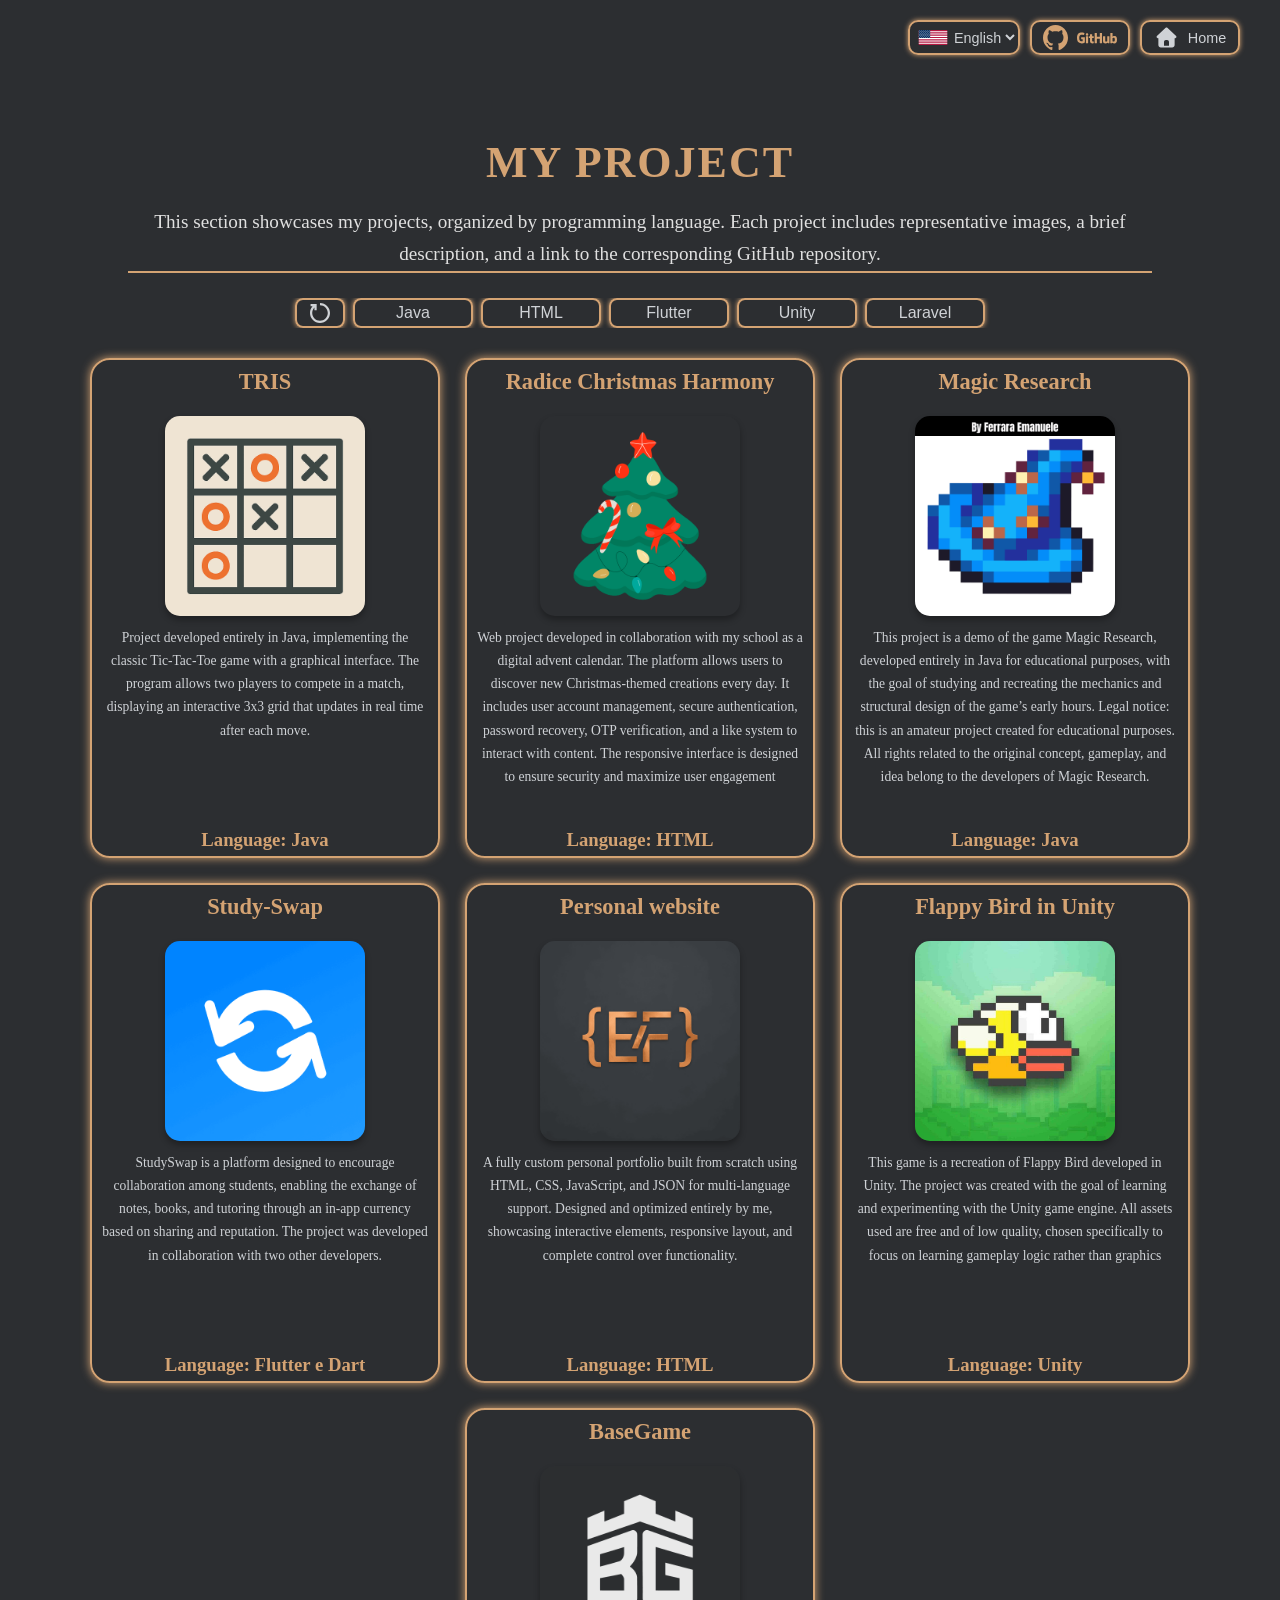
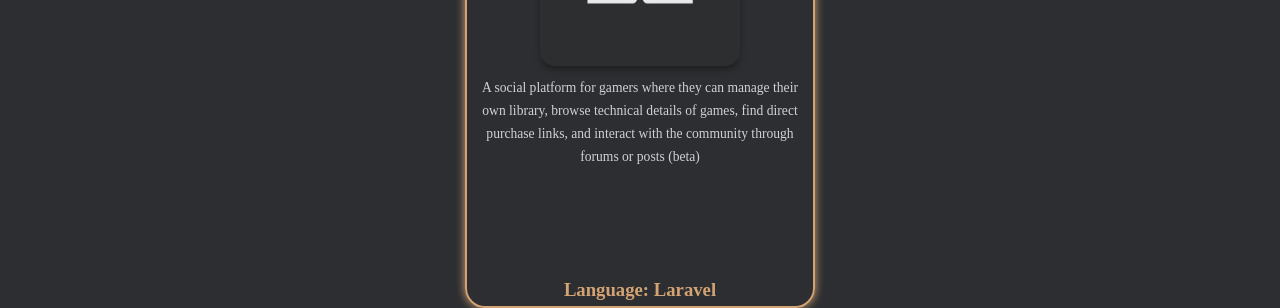
==== project.html @ c7270b38 "update project" ====
<!DOCTYPE html>
<html>
    <head>
        <title data-key="title.title_project"></title>
        <meta name="viewport" content="width=device-width, initial-scale=0.90">
        <link rel="icon" href="storage/icon.png">
        <link rel="preconnect" href="https://fonts.googleapis.com">
        <link rel="preconnect" href="https://fonts.gstatic.com" crossorigin>
        <link href="https://fonts.googleapis.com/css2?family=Playfair+Display:wght@400;700&family=Roboto:wght@300;400;700&display=swap" rel="stylesheet">
        <link rel="stylesheet" href="style/style.css">
        <link rel="prefetch" href="index.html">
    </head>
    <body>
        <section class="navBar">
            <div class="changel">
                <select id="switchLanguages">
                    <option value="it">Italiano</option>
                    <option value="en">English</option>
                </select>
            </div>
            <div class="nav_button">
                <a href="https://github.com/Nyx55226">
                    <button class="button github">
                        <svg viewBox="0 0 20 20" version="1.1" height='25px' xmlns="http://www.w3.org/2000/svg">
                                <g stroke="none" stroke-width="1"  fill-rule="evenodd">
                                    <g transform="translate(-140.000000, -7559.000000)"> <g transform="translate(56.000000, 160.000000)">
                                            <path d="M94,7399 C99.523,7399 104,7403.59 104,7409.253 C104,7413.782 101.138,7417.624 97.167,7418.981 C96.66,7419.082 96.48,7418.762 96.48,7418.489 C96.48,7418.151 96.492,7417.047 96.492,7415.675 C96.492,7414.719 96.172,7414.095 95.813,7413.777 C98.04,7413.523 100.38,7412.656 100.38,7408.718 C100.38,7407.598 99.992,7406.684 99.35,7405.966 C99.454,7405.707 99.797,7404.664 99.252,7403.252 C99.252,7403.252 98.414,7402.977 96.505,7404.303 C95.706,7404.076 94.85,7403.962 94,7403.958 C93.15,7403.962 92.295,7404.076 91.497,7404.303 C89.586,7402.977 88.746,7403.252 88.746,7403.252 C88.203,7404.664 88.546,7405.707 88.649,7405.966 C88.01,7406.684 87.619,7407.598 87.619,7408.718 C87.619,7412.646 89.954,7413.526 92.175,7413.785 C91.889,7414.041 91.63,7414.493 91.54,7415.156 C90.97,7415.418 89.522,7415.871 88.63,7414.304 C88.63,7414.304 88.101,7413.319 87.097,7413.247 C87.097,7413.247 86.122,7413.234 87.029,7413.87 C87.029,7413.87 87.684,7414.185 88.139,7415.37 C88.139,7415.37 88.726,7417.2 91.508,7416.58 C91.513,7417.437 91.522,7418.245 91.522,7418.489 C91.522,7418.76 91.338,7419.077 90.839,7418.982 C86.865,7417.627 84,7413.783 84,7409.253 C84,7403.59 88.478,7399 94,7399"></path>
                                        </g>
                                    </g>
                                </g>
                            </svg>
                        <svg viewBox="0 -186.5 512 512" version="1.1" height='40px' xmlns="http://www.w3.org/2000/svg">
                                <g> 
                                    <path d="M98.6961598,59.3124474 L55.6354962,59.3124474 C54.5247282,59.3124474 53.623096,60.2151464 53.623096,61.3259144 L53.623096,82.3792882 C53.623096,83.4900562 54.5247282,84.3938224 55.6354962,84.3938224 L72.4335936,84.3938224 L72.4335936,110.550753 C72.4335936,110.550753 68.6616775,111.836513 58.2336902,111.836513 C45.930948,111.836513 28.744455,107.341157 28.744455,69.5494382 C28.744455,31.7491835 46.6405165,26.7758029 63.4418154,26.7758029 C77.9852995,26.7758029 84.2508415,29.336651 88.2372288,30.5701264 C89.4899103,30.9542537 90.648694,29.706907 90.648694,28.5950722 L95.4524188,8.25340062 C95.4524188,7.73376182 95.2763603,7.10742103 94.6830971,6.68167999 C93.0644278,5.52716422 83.1870225,-1.42108547e-14 58.2336902,-1.42108547e-14 C29.487101,-1.42108547e-14 0,12.2301846 0,71.022993 C0,129.817935 33.7605165,138.579238 62.2094068,138.579238 C85.7649432,138.579238 100.054476,128.51297 100.054476,128.51297 C100.643471,128.187529 100.707493,127.364856 100.707493,126.987131 L100.707493,61.3259144 C100.707493,60.2151464 99.8069278,59.3124474 98.6961598,59.3124474 Z M320.495497,7.35923776 C320.495497,6.23886664 319.607737,5.33510059 318.496969,5.33510059 L294.251072,5.33510059 C293.143503,5.33510059 292.24294,6.23886664 292.24294,7.35923776 C292.24294,7.36457288 292.24934,54.215292 292.24934,54.215292 L254.456556,54.215292 L254.456556,7.35923776 C254.456556,6.23886664 253.564526,5.33510059 252.455893,5.33510059 L228.211061,5.33510059 C227.107764,5.33510059 226.208265,6.23886664 226.208265,7.35923776 L226.208265,134.231131 C226.208265,135.350435 227.107764,136.26167 228.211061,136.26167 L252.455893,136.26167 C253.564526,136.26167 254.456556,135.350435 254.456556,134.231131 L254.456556,79.9635547 L292.24934,79.9635547 C292.24934,79.9635547 292.183187,134.226863 292.183187,134.231131 C292.183187,135.350435 293.082684,136.26167 294.191317,136.26167 L318.494835,136.26167 C319.605604,136.26167 320.493364,135.350435 320.495497,134.231131 L320.495497,7.35923776 Z M144.371023,24.3216565 C144.371023,15.591298 137.371371,8.53616094 128.735977,8.53616094 C120.10912,8.53616094 113.104133,15.591298 113.104133,24.3216565 C113.104133,33.042412 120.10912,40.1167554 128.735977,40.1167554 C137.371371,40.1167554 144.371023,33.042412 144.371023,24.3216565 Z M142.447186,107.534288 L142.447186,48.9698214 C142.447186,47.8579864 141.549822,46.9488852 140.441188,46.9488852 L116.272115,46.9488852 C115.163481,46.9488852 114.171153,48.0927309 114.171153,49.2045657 L114.171153,133.109693 C114.171153,135.575576 115.707662,136.308619 117.696587,136.308619 L139.472334,136.308619 C141.861392,136.308619 142.447186,135.135964 142.447186,133.070213 L142.447186,107.534288 Z M413.161929,46.9488852 L389.10169,46.9488852 C387.998389,46.9488852 387.099963,47.8579864 387.099963,48.9772906 L387.099963,111.186697 C387.099963,111.186697 380.988068,115.658579 372.312128,115.658579 C363.637256,115.658579 361.334627,111.722341 361.334627,103.227794 L361.334627,48.9772906 C361.334627,47.8579864 360.43833,46.9488852 359.333962,46.9488852 L334.915206,46.9488852 C333.812978,46.9488852 332.910277,47.8579864 332.910277,48.9772906 L332.910277,107.335822 C332.910277,132.566579 346.972537,138.739291 366.317608,138.739291 C382.1874,138.739291 394.983106,129.971587 394.983106,129.971587 C394.983106,129.971587 395.592374,134.591784 395.867664,135.140232 C396.144024,135.686546 396.862125,136.238196 397.63785,136.238196 L413.172597,136.169906 C414.274829,136.169906 415.177528,135.258671 415.177528,134.144702 L415.170059,48.9772906 C415.170059,47.8579864 414.27056,46.9488852 413.161929,46.9488852 Z M468.596822,115.706595 C460.251661,115.452644 454.591116,111.665789 454.591116,111.665789 L454.591116,71.4882139 C454.591116,71.4882139 460.175898,68.0652134 467.027235,67.4527437 C475.691441,66.6770202 484.039804,69.2944203 484.039804,89.9626002 C484.039804,111.757553 480.272156,116.058711 468.596822,115.706595 Z M478.086899,44.2237159 C464.421573,44.2237159 455.12676,50.3206689 455.12676,50.3206689 L455.12676,7.35923776 C455.12676,6.23886664 454.231532,5.33510059 453.126097,5.33510059 L428.811913,5.33510059 C427.706479,5.33510059 426.808048,6.23886664 426.808048,7.35923776 L426.808048,134.231131 C426.808048,135.350435 427.706479,136.26167 428.815112,136.26167 L445.684702,136.26167 C446.444417,136.26167 447.019542,135.870074 447.444215,135.18398 C447.863555,134.502154 448.468557,129.334575 448.468557,129.334575 C448.468557,129.334575 458.41105,138.756363 477.232216,138.756363 C499.328069,138.756363 512,127.548384 512,88.4410293 C512,49.3336752 491.761829,44.2237159 478.086899,44.2237159 Z M212.229235,46.731213 L194.041876,46.731213 C194.041876,46.731213 194.014134,22.7093892 194.014134,22.704054 C194.014134,21.7949529 193.545712,21.3404024 192.494697,21.3404024 L167.709954,21.3404024 C166.746435,21.3404024 166.22893,21.7640094 166.22893,22.6901829 L166.22893,47.5197408 C166.22893,47.5197408 153.808816,50.5180675 152.969071,50.760281 C152.132527,51.0024947 151.516857,51.77395 151.516857,52.6937215 L151.516857,68.2967567 C151.516857,69.4192619 152.413154,70.3240948 153.521788,70.3240948 L166.22893,70.3240948 L166.22893,107.859729 C166.22893,135.739897 185.785275,138.478938 198.98218,138.478938 C205.011911,138.478938 212.224966,136.542296 213.41576,136.102684 C214.135999,135.838063 214.554271,135.092216 214.554271,134.283415 L214.574544,117.119329 C214.574544,116.000025 213.629165,115.094125 212.564279,115.094125 C211.504728,115.094125 208.79343,115.525201 206.002106,115.525201 C197.069013,115.525201 194.041876,111.371292 194.041876,105.994577 C194.041876,100.622131 194.04081,70.3240948 194.04081,70.3240948 L212.229235,70.3240948 C213.337868,70.3240948 214.235233,69.4192619 214.235233,68.2967567 L214.235233,48.7532162 C214.235233,47.633912 213.337868,46.731213 212.229235,46.731213 Z"></path>
                                </g>
                            </svg>
                    </button>
                </a>

                <a href="index.html">
                    <button class="button">
                        <svg xmlns="http://www.w3.org/2000/svg" viewBox="0 0 640 640" height="25">
                            <path fill="rgb(207, 210, 214)" d="M341.8 72.6C329.5 61.2 310.5 61.2 298.3 72.6L74.3 280.6C64.7 289.6 61.5 303.5 66.3 315.7C71.1 327.9 82.8 336 96 336L112 336L112 512C112 547.3 140.7 576 176 576L464 576C499.3 576 528 547.3 528 512L528 336L544 336C557.2 336 569 327.9 573.8 315.7C578.6 303.5 575.4 289.5 565.8 280.6L341.8 72.6zM304 384L336 384C362.5 384 384 405.5 384 432L384 528L256 528L256 432C256 405.5 277.5 384 304 384z"/>
                        </svg>
                        <span>Home</span>
                    </button>
                </a>

            </div>
        </section>
        <main>
            <section class="section-title">
                <h2 data-key="project_2"></h2>
                <h3 data-key="descProject"></h3>
            </section>
            <section class="projects-section">
                <div class="btn-projects">
                    <button class="filter-btn" id="btn_reset">
                        <svg fill="#cfd2d6" viewBox="0 0 1920 1920" xmlns="http://www.w3.org/2000/svg"  width="20" height="20"><g id="SVGRepo_bgCarrier"  stroke-width="0"></g><g id="SVGRepo_tracerCarrier" stroke-linecap="round" stroke-linejoin="round"></g><g id="SVGRepo_iconCarrier"> <path d="M960 0v213.333c411.627 0 746.667 334.934 746.667 746.667S1371.627 1706.667 960 1706.667 213.333 1371.733 213.333 960c0-197.013 78.4-382.507 213.334-520.747v254.08H640V106.667H53.333V320h191.04C88.64 494.08 0 720.96 0 960c0 529.28 430.613 960 960 960s960-430.72 960-960S1489.387 0 960 0" fill-rule="evenodd"></path> </g></svg>
                    </button>
                    <button class="filter-btn" data-btn="java">
                        <span>Java</span>
                    </button>
                    <button class="filter-btn" data-btn="html">
                        <span>HTML</span>
                    </button>
                    <button class="filter-btn" data-btn="flutter">
                        <span>Flutter</span>
                    </button>
                    <button class="filter-btn" data-btn="unity">
                        <span>Unity</span>
                    </button>
                    <button class="filter-btn" data-btn="laravel">
                        <span>Laravel</span>
                    </button>
                </div>


                <!-- PROGETTI -->
                <div class="projects-container">
                    <div class="project" data-project="java">
                        <h4>TRIS</h4>
                        <img src="storage/lavori/tris.png">
                        <p data-key="projectJobs.tris"></p>
                        <h3><span data-key="LanguageUsed"></span>Java</h3>
                    </div>
                    <div class="project" data-project="html">
                        <h4>Radice Christmas Harmony</h4>
                        <img src="storage/lavori/rch.png">
                        <p data-key="projectJobs.radice"></p>
                        <h3><span data-key="LanguageUsed"></span>HTML</h3>
                    </div>
                    <div class="project" data-project="java">
                        <h4>Magic Research</h4>
                        <img src="storage/lavori/magical_research.png">
                        <p data-key="projectJobs.MagicalR"></p>
                        <h3><span data-key="LanguageUsed"></span>Java</h3>
                    </div>
                    <div class="project" data-project="flutter">
                        <h4>Study-Swap</h4>
                        <img src="storage/lavori/study_swap.png">
                        <p data-key="projectJobs.study_swap"></p>
                        <h3><span data-key="LanguageUsed"></span>Flutter e Dart</h3>
                    </div>
                    <div class="project" data-project="html">
                        <h4>Personal website</h4>
                        <img src="storage/icon.png">
                        <p data-key="projectJobs.portafolio"></p>
                        <h3><span data-key="LanguageUsed"></span>HTML</h3>
                    </div>
                    <div class="project" data-project="unity">
                        <h4>Flappy Bird in Unity</h4>
                        <img src="storage/lavori/flappy_bird.png">
                        <p data-key="projectJobs.flappyBird"></p>
                        <h3><span data-key="LanguageUsed"></span>Unity</h3> 
                    </div>
                    <div class="project" data-project="laravel">
                        <h4>BaseGame</h4>
                        <img src="storage/lavori/base_game.png">
                        <p data-key="projectJobs.basegame"></p>
                        <h3><span data-key="LanguageUsed"></span>Laravel</h3>
                    </div>
                </div>
            </section>
        </main>
    </body>
    <script src="js/utils.js"></script>
    <script src="js/project.js"></script>
</html>
---- style/style.css ----
:root {
    --bg-industrial: #2c2e31;
    --accent-copper: #d4a373;
    --accent-silver: #e0e0e0;
    --text-silver: #cfd2d6;
    --text-dim: #9ca3af;
    --shadow-dark: 10px 10px 30px #25272a;
    --shadow-light: -10px -10px 30px #333538;
    --bounce-curve: cubic-bezier(0.68, -0.55, 0.27, 1.55);
}
* {
    box-sizing: border-box;
    margin: 0;
    padding: 0;
}

body {
    background-color: var(--bg-industrial);
    color: var(--text-silver);
    line-height: 1.7;
    overflow-x: hidden;
    
}
main{
    animation: slideUp 0.5s ease-in;
}
@keyframes slideUp {
  from { 
    opacity: 0;
    transform: translateY(30px);
  }
  to { 
    opacity: 1;
    transform: translateY(0);
  }
}

/* --- HERO SECTION --- */
.hero-section {
    display: flex;
    flex-direction: column;
    align-items: center;
    justify-content: center;
    gap: 40px;
    padding: 60px 20px;
    text-align: center;
}
.navBar{
    margin-bottom: 40px;
}

/* --- CERCHIO CON EFFETTO SOLLEVAMENTO --- */
.profile-circle {
    width: 250px;
    height: 250px;
    border-radius: 50%;
    background: linear-gradient(145deg, #3a3d41, #282a2d);
    box-shadow: var(--shadow-dark), var(--shadow-light);
    display: flex;
    justify-content: center;
    align-items: center;
    flex-shrink: 0;
    overflow: hidden;
    transition: transform 0.5s var(--bounce-curve), box-shadow 0.5s ease;
}

.profile-circle img {
    width: 95%;
    height: 95%;
    border-radius: 50%;
    object-fit: cover;
    border: 2px solid var(--accent-copper);
    box-shadow: 0 0 10px var(--accent-copper);
    transition: transform 0.5s var(--bounce-curve);
}

.profile-circle:hover {
    transform: translateY(-20px);
    box-shadow: 15px 25px 50px #1e1f21, -10px -10px 30px #333538;
}

/* --- ABOUT ME --- */
.about-me {
    max-width: 100vh;
    text-align: center;
}

.about-me h2 {
    font-size: clamp(1.8rem, 8vw, 2.5rem);
    color: var(--accent-copper);
    text-transform: uppercase;
    letter-spacing: 2px;
    margin-bottom: 5px;
    white-space: normal; 
}

.about-me h3 {
    font-size: 1.1rem;
    color: var(--accent-silver);
    font-weight: 300;
    border-bottom: 2px solid var(--accent-copper);
    margin-bottom: 25px;
    display: inline-block;
}

.about-me p{
    max-width: calc(100%-2rem);
    overflow-wrap: break-word;
}

/* --- SEZIONE LINGUAGGI --- */
.skills-section {
    width: 100%;
    padding: 80px 20px;
    background-color: rgba(0, 0, 0, 0.1);
    text-align: center;
}

.skills-section h2 {
    color: var(--accent-copper);
    text-transform: uppercase;
    letter-spacing: 4px;
    margin-bottom: 50px;
    font-size: 1.5rem;
}

.tech-logos {
    display: flex;
    flex-wrap: wrap;
    justify-content: center;
    align-items: center;
    gap: 30px;
    max-width: 1200px;
    margin: 0 auto;
}

/* --- LOGHI CON EFFETTO SOLLEVAMENTO --- */
.logo-item {
    display: flex;
    flex-direction: column;
    align-items: center;
    width: 80x;
    transition: transform 0.5s var(--bounce-curve);
}

.logo-item svg {
    width: 100px;
    height: auto;
    object-fit: contain;
    filter: grayscale(1);
    opacity: 0.6;
    margin-bottom: 10px;
    transition: all 0.4s ease;
}

.logo-item:hover {
    transform: translateY(-15px) scale(1.1);
}

.logo-item:hover svg {
    filter: grayscale(0);
    opacity: 1;
}

.logo-item span {
    font-size: 0.80rem;
    font-weight: bold;
    color: var(--accent-copper);
}
/* --- Seletore lingua --- */
.changel {
    position: absolute;
    top: 20px;
    left: 15px;
    height: 35px;
}

.changel select {
    height: 100%; 
    padding-left: 40px; 
    background-repeat: no-repeat;
    background-position: 8px center;
    background-size: 30px 15px;
    border-radius: 10px;
    border: 2px solid var(--accent-copper);
    background-color: var(--bg-object);
    color: var(--text-silver);
    font-family: 'Montserrat', sans-serif;
    font-size: 0.9rem;
    cursor: pointer;
    outline: none;
    transition: all 0.5s ease;
    border-color: var(--accent-copper);
    box-shadow: 0 0 5px var(--accent-copper);
}
.changel option {
    background-color: #2c2e31;
    color: var(--text-silver);
}
/* --- button Page --- */

.nav_button{
    position: absolute;
    right: 15px;
    top: 20px;
    height: 100px;
    width: 100px;
    display: flex;
    flex-direction: column;
    gap: 10px;
}
.nav_button a{
    text-decoration: none;
}

.button{
    width: 100px;
    height: 35px;
    background-color: var(--bg-object);
    border: 2px solid var(--accent-copper);
    border-radius: 10px;
    color: var(--text-silver);
    display: flex;
    align-items: center;
    justify-content: center;
    gap: 9px;
    font-family: 'Montserrat', sans-serif;
    font-size: 0.9rem;
    cursor: pointer;
    transition: all 0.5s ease;
    box-shadow: 0 0 5px var(--accent-copper);
}
.github {
    fill: var(--accent-copper);
    
}

/* --- Page Project --- */
.section-title {
    display: flex;
    flex-direction: column;
    justify-content: center;  
    align-items: center;
    margin-top: 14vh;         
    text-align: center;
}
.section-title h2 {
    font-size:2.75rem;
    color: var(--accent-copper);
    text-transform: uppercase;
    letter-spacing: 2px;
    margin-bottom: 5px;
}

.section-title h3 {
    font-size: clamp(1rem, 2vw, 1.2rem);
    color: var(--accent-silver);
    font-weight: 300;
    border-bottom: 2px solid var(--accent-copper);
    max-width: 80%;
    margin-bottom: 25px;
}

.projects-section {
  width: 100%;
  height: 30px;
}

/* --- RIGA BOTTONI SCROLLABILE --- */
.btn-projects {               
  display: flex;       
  gap: 8px;
  overflow-x: auto;
  max-width: 100%;   
  white-space: nowrap;
  -ms-overflow-style: none;   
  scrollbar-width: none;    
  justify-content: flex-start;
}

.btn-projects::-webkit-scrollbar {
  display: none;
}

.btn-projects .filter-btn {
  flex: 0 0 auto;      
  width: 120px;          
  height: 30px;
  background-color: var(--bg-object);
  border: none;
  border-radius: 8px;
  overflow: hidden;
  color: var(--text-silver);
  font-size: 1rem;
  display: flex;
  align-items: center;
  justify-content: center;
  cursor: pointer;
  transition: all 0.3s ease;
  box-shadow: inset 0 0 0 2px var(--accent-copper), 0 0 5px var(--accent-copper);
}

.btn-projects .filter-btn.active {
  background-color: var(--accent-copper);  
  color: var(--bg-industrial);            
  transform: translateY(-1px);
  box-shadow: inset 0 0 0 2px var(--accent-copper), 0 0 8px var(--accent-copper);
}

.btn-projects button:first-child {
  margin-left: 15px;
  height:30px;
  width: 50px;
}
.btn-projects button:last-child {
  margin-right: 15px;
}

/* --- PROGETTI --- */
.projects-container {
  display: flex;
  flex-wrap: wrap;           
  justify-content: center;    
  gap: 25px;                  
  margin-top: 30px;          
}

/* --- CARD PROGETTO --- */
.project {
  background-color: var(--bg-object);
  border: 2px solid var(--accent-copper);
  border-radius: 20px;
  width: 350px;               
  min-height: 500px;        
  display: flex;
  flex-direction: column;
  align-items: center;
  box-shadow: 0 0 10px var(--accent-copper);
  transition: transform 0.5s ease, box-shadow 0.3s ease;
}
.project:hover{
    box-shadow: 0 0 20px var(--accent-copper);
}

.project img {
  width: auto;
  height: 200px;
  border-radius: 15px;
  box-shadow: 0 4px 6px rgba(0, 0, 0, 0.3);
}

.project h4 {
  color: var(--accent-copper);
  font-size: 1.4rem;
  text-align: center;
  margin-top: 3px;
  margin-bottom: 15px;
}

.project h3{
    margin-top: auto;
    color: var(--accent-copper);
}

.project p {
  color: var(--text-silver);
  font-size: 0.85rem;
  text-align:center;
  margin: 10px 10px 0 10px;
}
.error{
    display: flex;
    position: absolute;
    top: 40%;
    left: 50%;
    justify-content: center;
    align-items: center;
    transform: translate(-50%, -50%);
    flex-direction: column;
}
.error h2{
    margin-bottom: 5px;
    font-size: 4rem;
    white-space:nowrap;
    color: var(--accent-copper);
}
.error h3{
    color: var(--text-silver);
    border-bottom: 2px solid var(--accent-copper);
    font-size: 1.5rem;
    white-space: nowrap;
}
.error button{
    background-color: var(--bg-industrial);
    border-radius: 7px;
    border: 2px solid var(--accent-copper);
    color:var(--text-silver);
    margin-top: 40px;
    width: 140px;
    height: 50px;
    padding: 0px 5px 0px 5px;
    transition: all 0.5s ease-in-out;
    cursor: pointer;
}
.error button:hover{
    background-color: var(--accent-copper);
    color: var(--bg-industrial);
}
.credits{
    text-align: center;
    margin-top: 15px;
    color: var(--accent-copper);
    opacity: 0.9;
}
.credits a{
    color: #e0e0e0;
    opacity: 0.9;
}
/* --- media --- */
@media (min-width: 871px) {
    .nav_button{
        right: 150px;
        top: 20px;
        height: 100px;
        width: 100px;
        display: flex;
        flex-direction: row;
        gap: 10px;
    }
    .hero-section {
        flex-direction: row;
        align-items: center;
        text-align: left;
        justify-content: flex-start;
        padding: 100px 200px;
        gap: 80px;
    }

    .profile-circle {
        width: 400px;
        height: 400px;
    }

    .about-me {
        text-align: left;
    }

    .about-me h2 {
        white-space: nowrap;
        font-size: 3.5rem;
    }

    .tech-logos {
        gap: 50px;
    }

    .logo-item {
        width: 125px;
    }

    .logo-item img {
        width: 100px;
        height: 100px;
    }
    .changel {
        left: auto;
        right: 260px;
    }
    .changel select:hover {
        transform: translateY(-5px) scale(1.1);
        background-color: #44464a;
    }

    .button:hover {
        transform: translateY(-5px) scale(1.1);
        background-color: #44464a;
    }
    .btn-projects button:first-child {
        margin-left: 0; 
    }
    
    .btn-projects button:last-child {
        margin-right: 0;
    }
    .btn-projects {
        justify-content: center;
    }
    .section-form button:hover{
        background-color: var(--accent-copper);
        color: var(--bg-industrial);
    }
    .credits{
        text-align: start;
    }
}
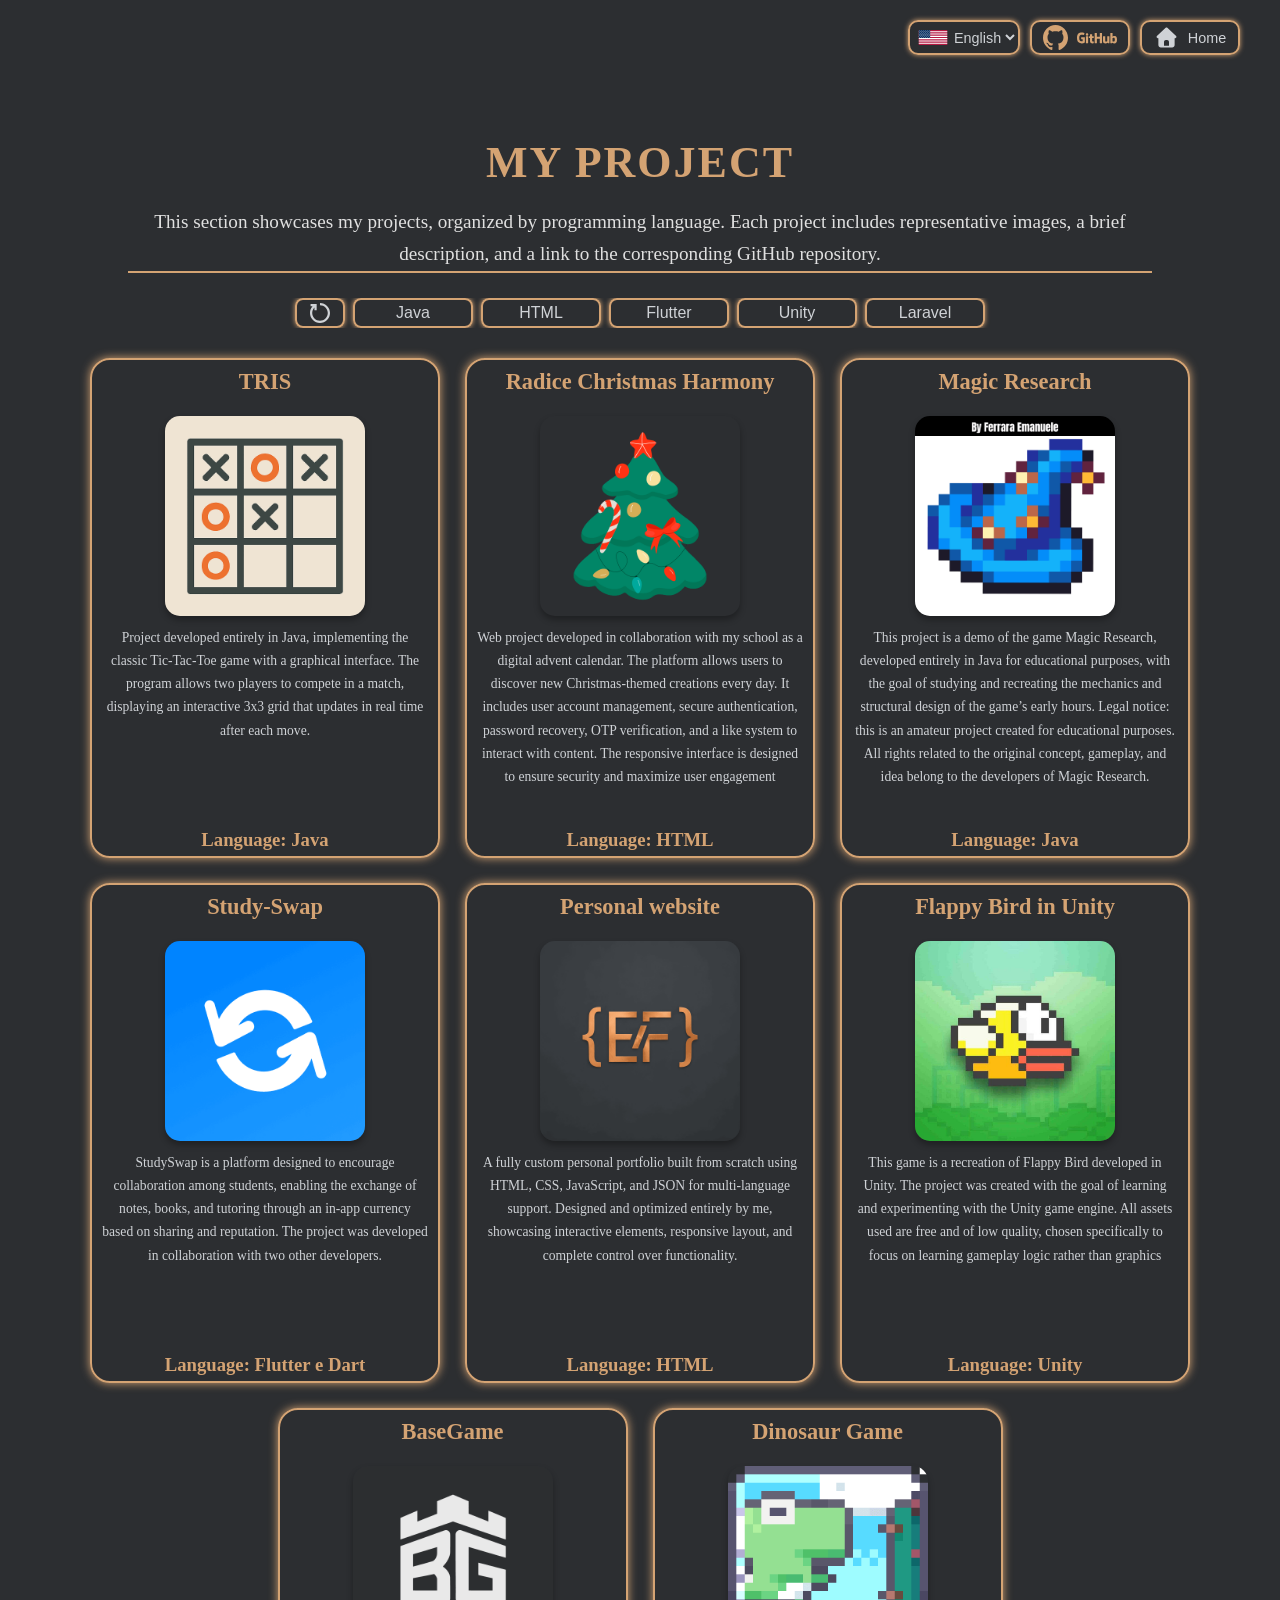
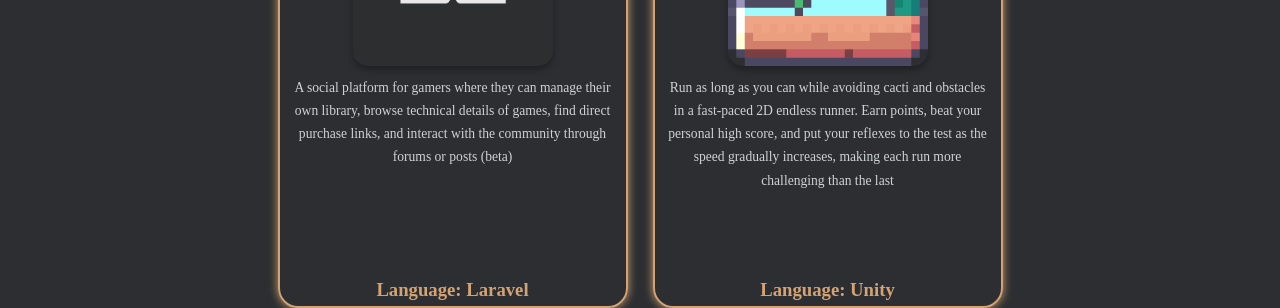
==== commit aed7f5c3: "add dino project" ====
--- a/project.html
+++ b/project.html
@@ -120,6 +120,12 @@
                         <p data-key="projectJobs.basegame"></p>
                         <h3><span data-key="LanguageUsed"></span>Laravel</h3>
                     </div>
+                    <div class="project" data-project="unity">
+                        <h4>Dinosaur Game</h4>
+                        <img src="storage/lavori/dinoGame.png">
+                        <p data-key="projectJobs.dino"></p>
+                        <h3><span data-key="LanguageUsed"></span>Unity</h3>
+                    </div>
                 </div>
             </section>
         </main>
--- a/style/style.css
+++ b/style/style.css
@@ -443,11 +443,12 @@
 
     .about-me {
         text-align: left;
+        width: 80%;
     }
 
     .about-me h2 {
-        white-space: nowrap;
-        font-size: 3.5rem;
+        font-size: clamp(2rem, 5vw, 3.5rem);
+        white-space: normal;
     }
 
     .tech-logos {
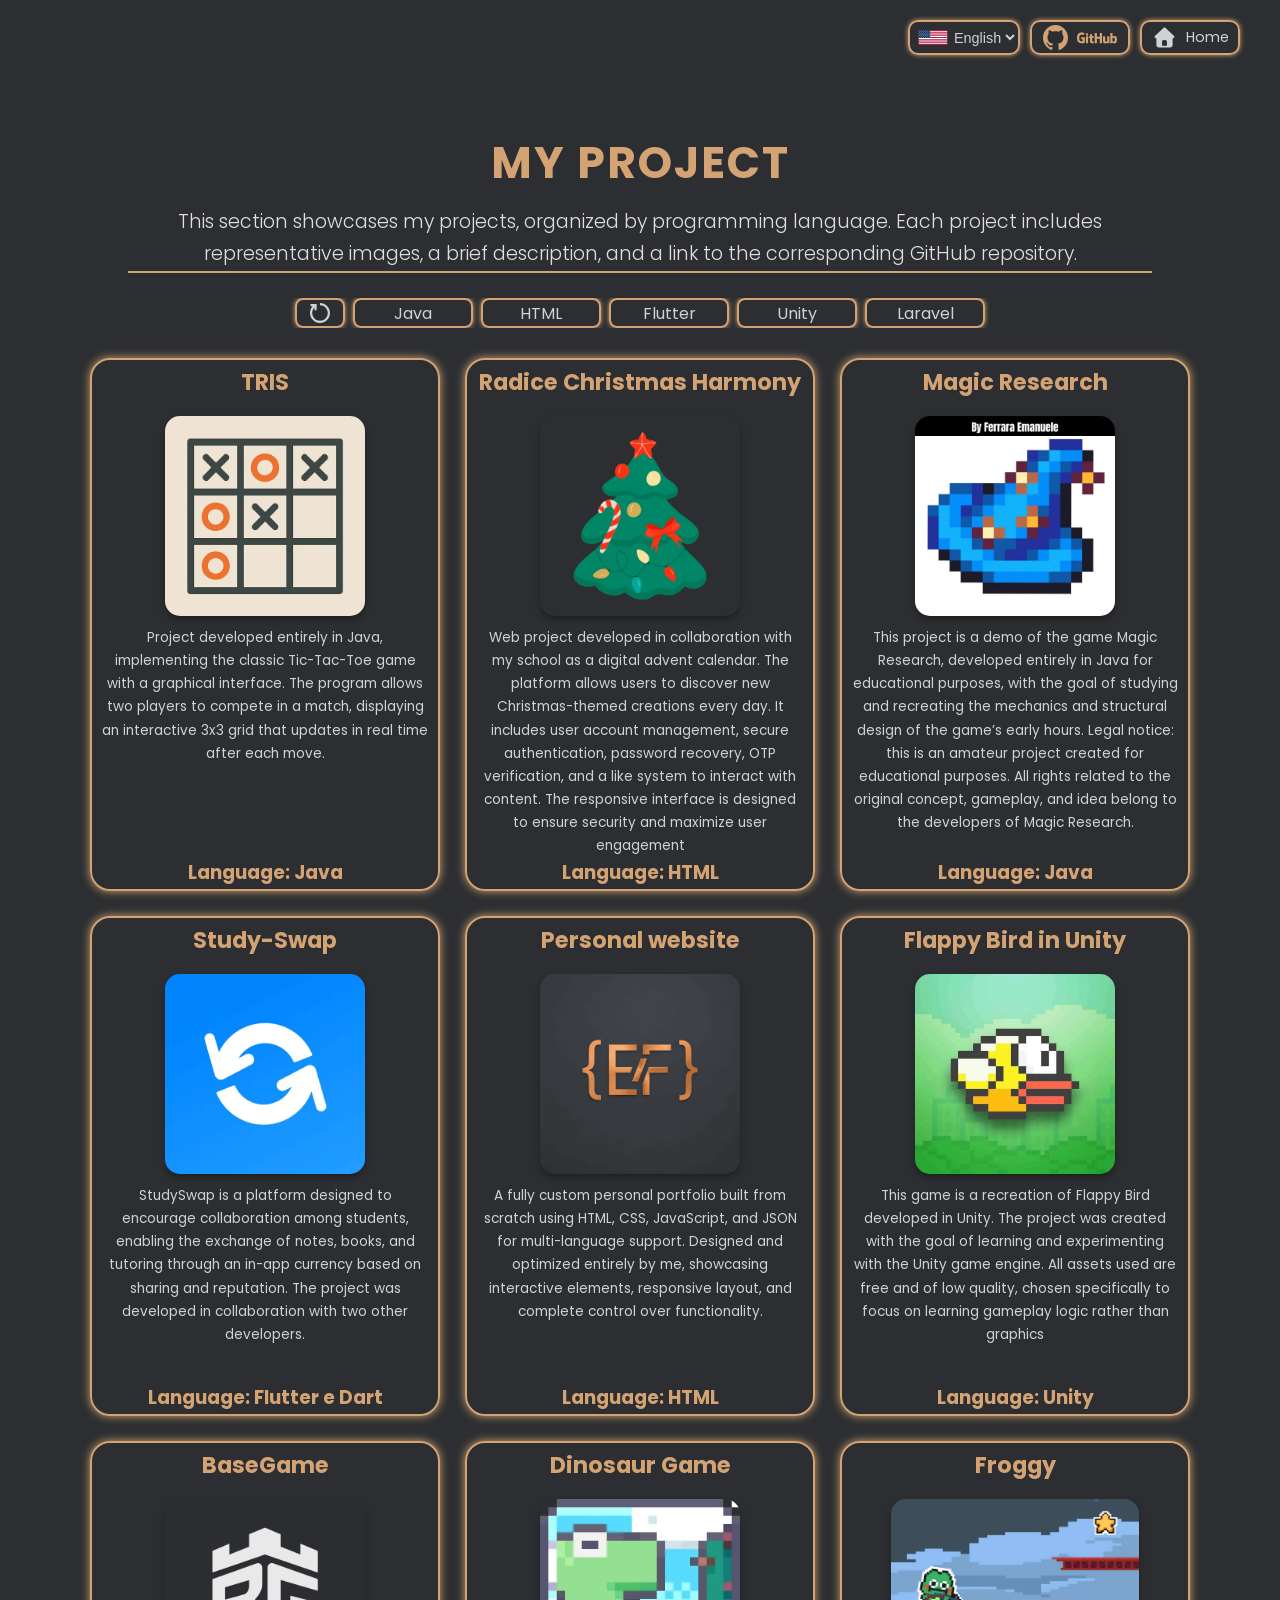
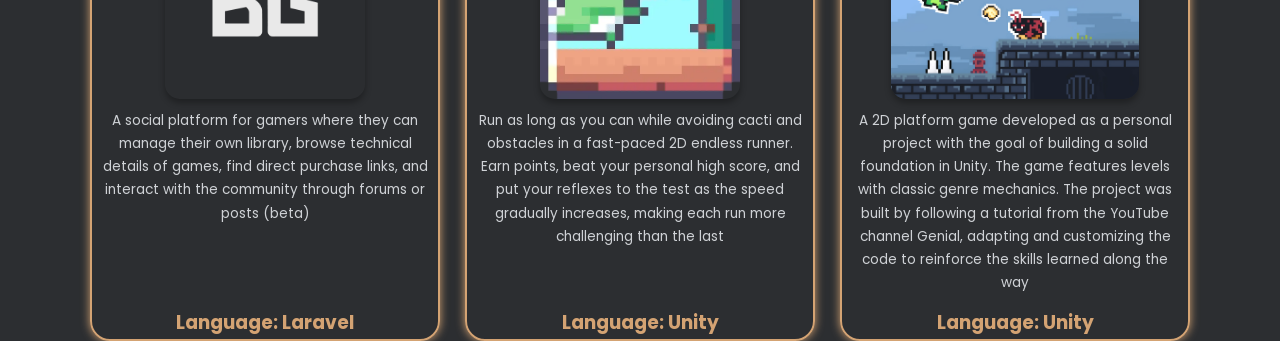
==== commit 14dc38d8: "add Froggy Project and add new fonts, footer" ====
--- a/project.html
+++ b/project.html
@@ -9,6 +9,9 @@
         <link href="https://fonts.googleapis.com/css2?family=Playfair+Display:wght@400;700&family=Roboto:wght@300;400;700&display=swap" rel="stylesheet">
         <link rel="stylesheet" href="style/style.css">
         <link rel="prefetch" href="index.html">
+        <link rel="preconnect" href="https://fonts.googleapis.com">
+        <link rel="preconnect" href="https://fonts.gstatic.com" crossorigin>
+        <link href="https://fonts.googleapis.com/css2?family=Poppins:wght@300;400;600;700&display=swap" rel="stylesheet">
     </head>
     <body>
         <section class="navBar">
@@ -80,25 +83,25 @@
                 <div class="projects-container">
                     <div class="project" data-project="java">
                         <h4>TRIS</h4>
-                        <img src="storage/lavori/tris.png">
+                        <img src="storage/lavori/tris.webp">
                         <p data-key="projectJobs.tris"></p>
                         <h3><span data-key="LanguageUsed"></span>Java</h3>
                     </div>
                     <div class="project" data-project="html">
                         <h4>Radice Christmas Harmony</h4>
-                        <img src="storage/lavori/rch.png">
+                        <img src="storage/lavori/rch.webp">
                         <p data-key="projectJobs.radice"></p>
                         <h3><span data-key="LanguageUsed"></span>HTML</h3>
                     </div>
                     <div class="project" data-project="java">
                         <h4>Magic Research</h4>
-                        <img src="storage/lavori/magical_research.png">
+                        <img src="storage/lavori/magical_research.webp">
                         <p data-key="projectJobs.MagicalR"></p>
                         <h3><span data-key="LanguageUsed"></span>Java</h3>
                     </div>
                     <div class="project" data-project="flutter">
                         <h4>Study-Swap</h4>
-                        <img src="storage/lavori/study_swap.png">
+                        <img src="storage/lavori/study_swap.webp">
                         <p data-key="projectJobs.study_swap"></p>
                         <h3><span data-key="LanguageUsed"></span>Flutter e Dart</h3>
                     </div>
@@ -110,20 +113,26 @@
                     </div>
                     <div class="project" data-project="unity">
                         <h4>Flappy Bird in Unity</h4>
-                        <img src="storage/lavori/flappy_bird.png">
+                        <img src="storage/lavori/flappy_bird.webp">
                         <p data-key="projectJobs.flappyBird"></p>
                         <h3><span data-key="LanguageUsed"></span>Unity</h3> 
                     </div>
                     <div class="project" data-project="laravel">
                         <h4>BaseGame</h4>
-                        <img src="storage/lavori/base_game.png">
+                        <img src="storage/lavori/base_game.webp">
                         <p data-key="projectJobs.basegame"></p>
                         <h3><span data-key="LanguageUsed"></span>Laravel</h3>
                     </div>
                     <div class="project" data-project="unity">
                         <h4>Dinosaur Game</h4>
-                        <img src="storage/lavori/dinoGame.png">
+                        <img src="storage/lavori/dinoGame.webp">
                         <p data-key="projectJobs.dino"></p>
+                        <h3><span data-key="LanguageUsed"></span>Unity</h3>
+                    </div>
+                    <div class="project" data-project="unity">
+                        <h4>Froggy</h4>
+                        <img src="storage/lavori/Froggy.webp">
+                        <p data-key="projectJobs.Froggy"></p>
                         <h3><span data-key="LanguageUsed"></span>Unity</h3>
                     </div>
                 </div>
--- a/style/style.css
+++ b/style/style.css
@@ -12,6 +12,7 @@
     box-sizing: border-box;
     margin: 0;
     padding: 0;
+    font-family: 'Poppins', sans-serif;
 }
 
 body {
@@ -19,6 +20,7 @@
     color: var(--text-silver);
     line-height: 1.7;
     overflow-x: hidden;
+    margin-bottom: 50px;
     
 }
 main{
@@ -416,6 +418,22 @@
     color: #e0e0e0;
     opacity: 0.9;
 }
+.footer{
+    background-color: var(--bg-industrial);
+    text-align: center;
+    display: flex;
+    flex-direction: column;
+}
+.footer h1{
+    font-size: 20px;
+    margin-left: 30px;
+    margin-top: 15px;
+}
+.footer div{
+    display: flex;
+    flex-direction: row;
+    justify-content: center;
+}
 /* --- media --- */
 @media (min-width: 871px) {
     .nav_button{
@@ -493,4 +511,9 @@
     .credits{
         text-align: start;
     }
+    .footer h1{
+        font-size: 35;
+        margin-left: 30px;
+        margin-top: 15px;
+    }
 }
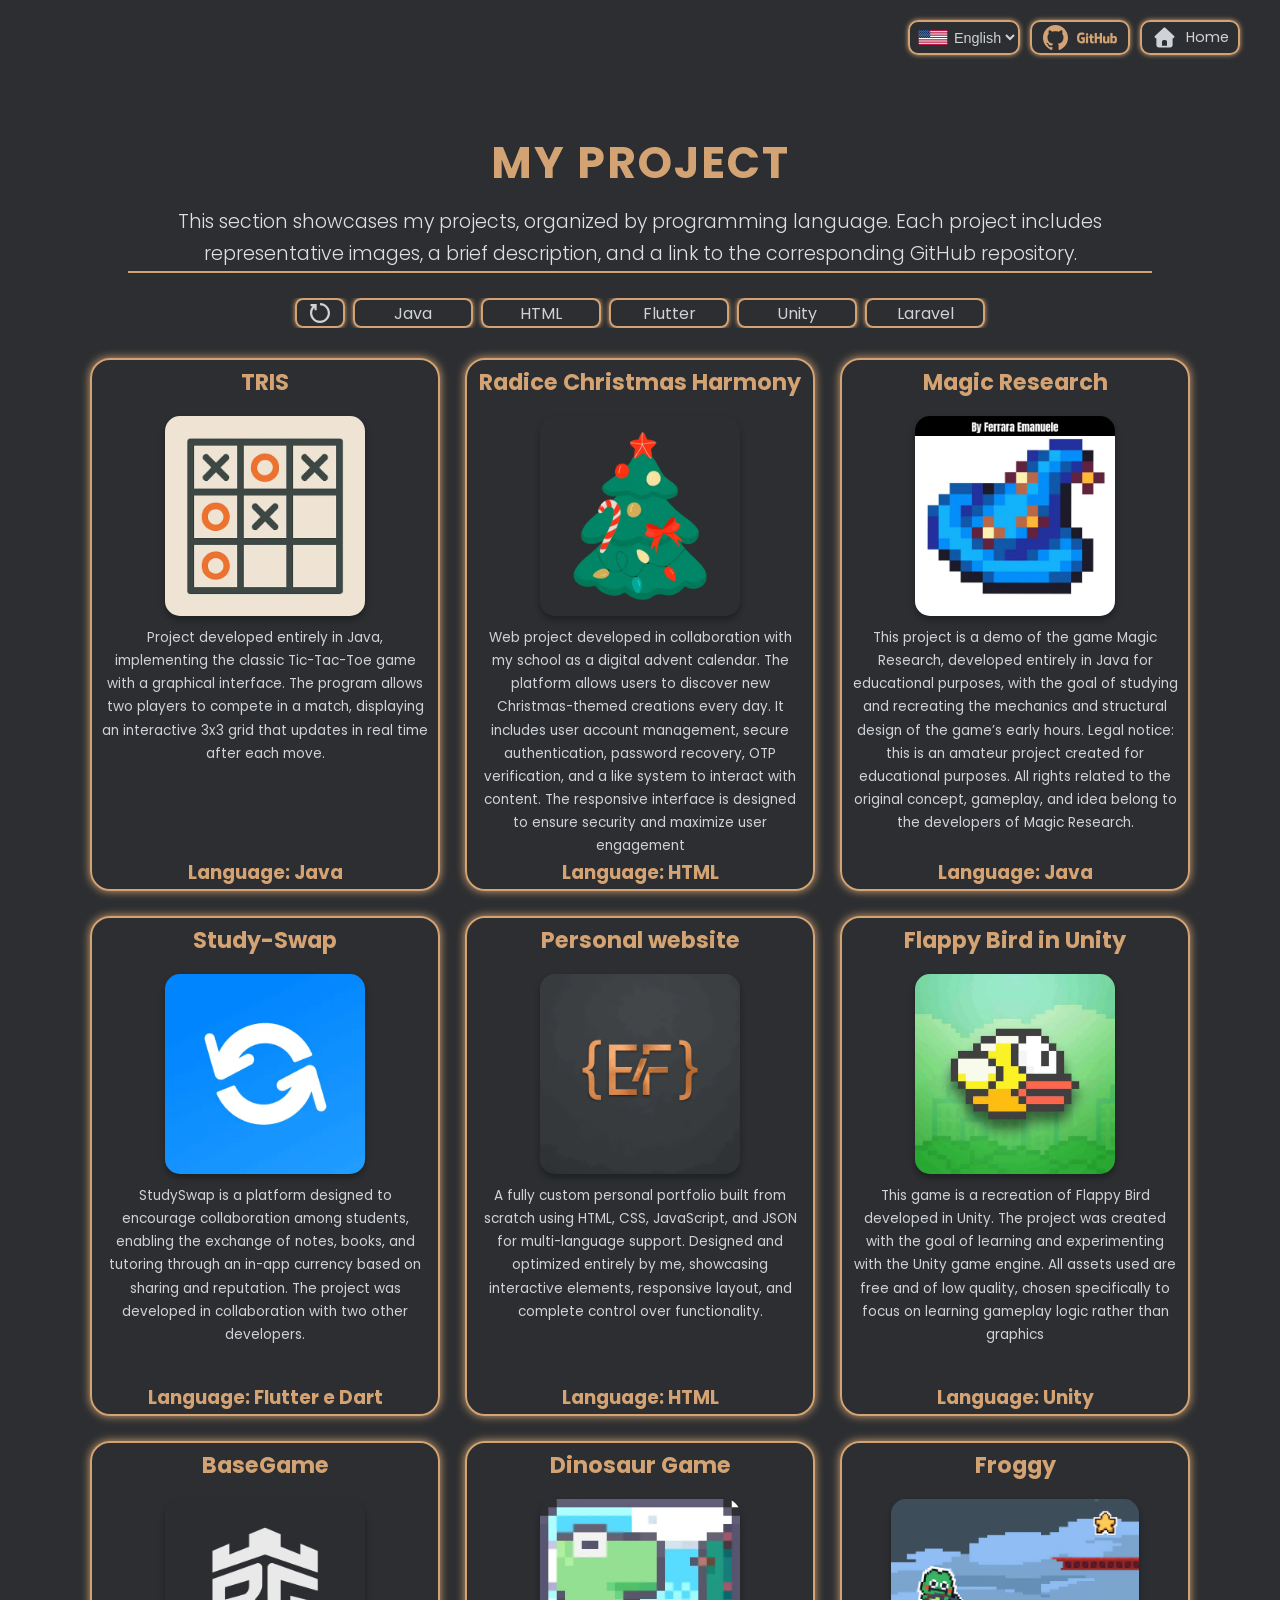
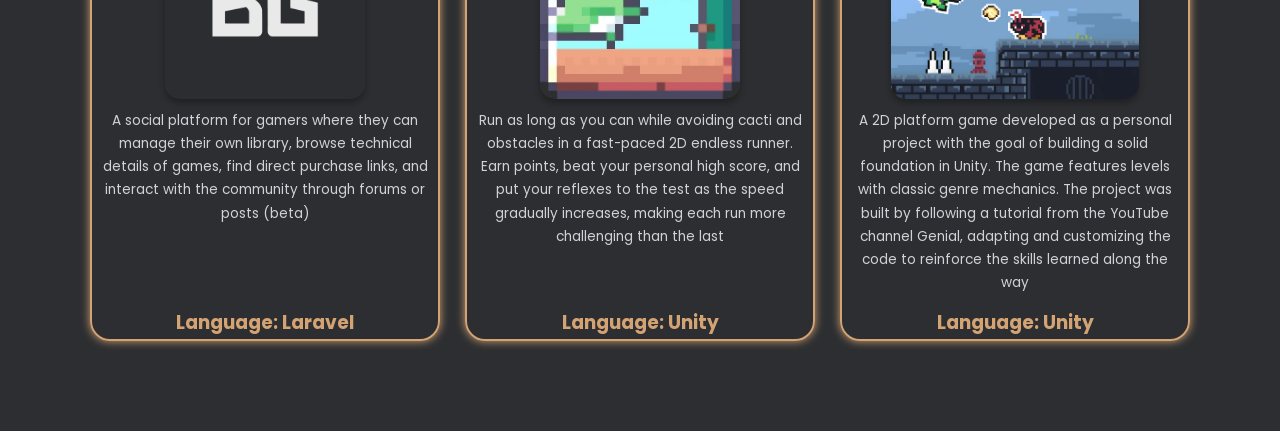
==== commit b5b72942: "q" ====
--- a/project.html
+++ b/project.html
@@ -107,7 +107,7 @@
                     </div>
                     <div class="project" data-project="html">
                         <h4>Personal website</h4>
-                        <img src="storage/icon.png">
+                        <img src="storage/icon.webp">
                         <p data-key="projectJobs.portafolio"></p>
                         <h3><span data-key="LanguageUsed"></span>HTML</h3>
                     </div>
@@ -139,6 +139,7 @@
             </section>
         </main>
     </body>
+    
     <script src="js/utils.js"></script>
     <script src="js/project.js"></script>
 </html>
--- a/style/style.css
+++ b/style/style.css
@@ -20,7 +20,7 @@
     color: var(--text-silver);
     line-height: 1.7;
     overflow-x: hidden;
-    margin-bottom: 50px;
+    padding-bottom: 50px;
     
 }
 main{
@@ -265,7 +265,7 @@
 
 .projects-section {
   width: 100%;
-  height: 30px;
+  padding: 0 15px 40px 15px;
 }
 
 /* --- RIGA BOTTONI SCROLLABILE --- */
